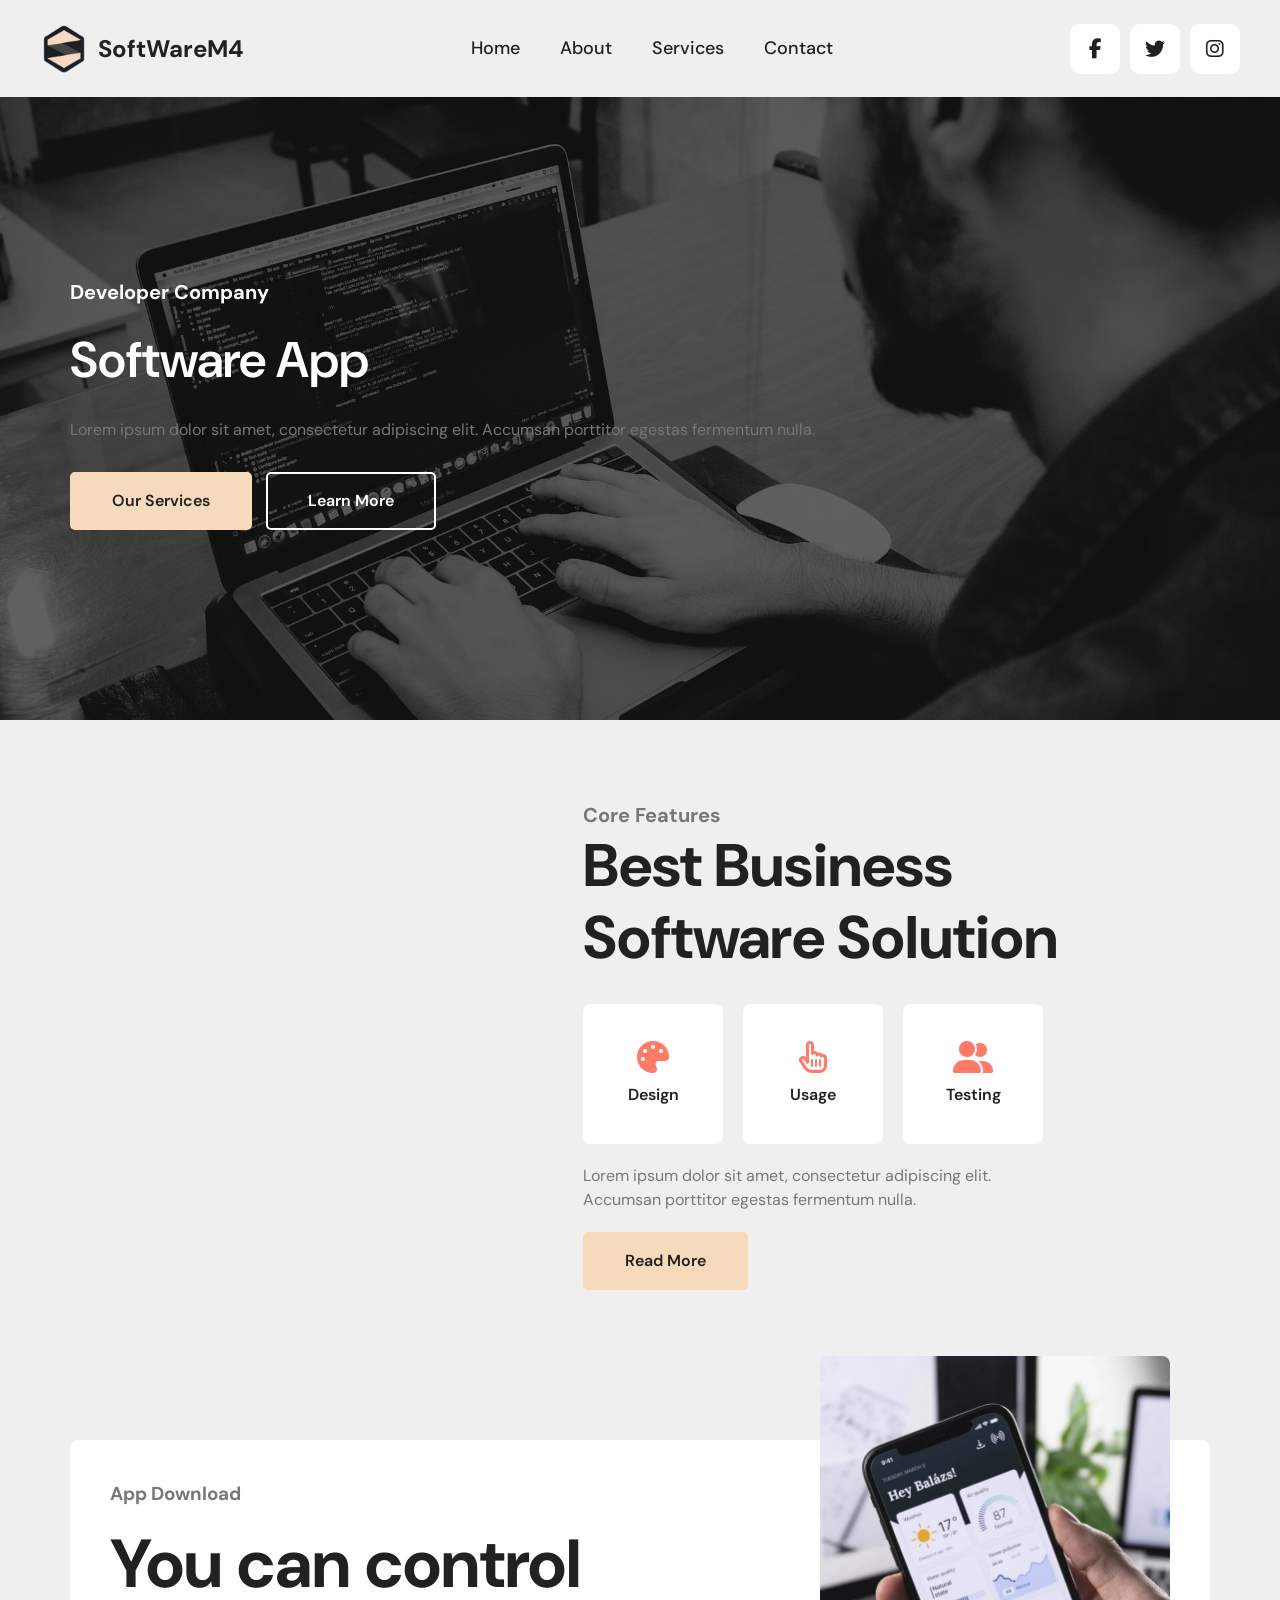
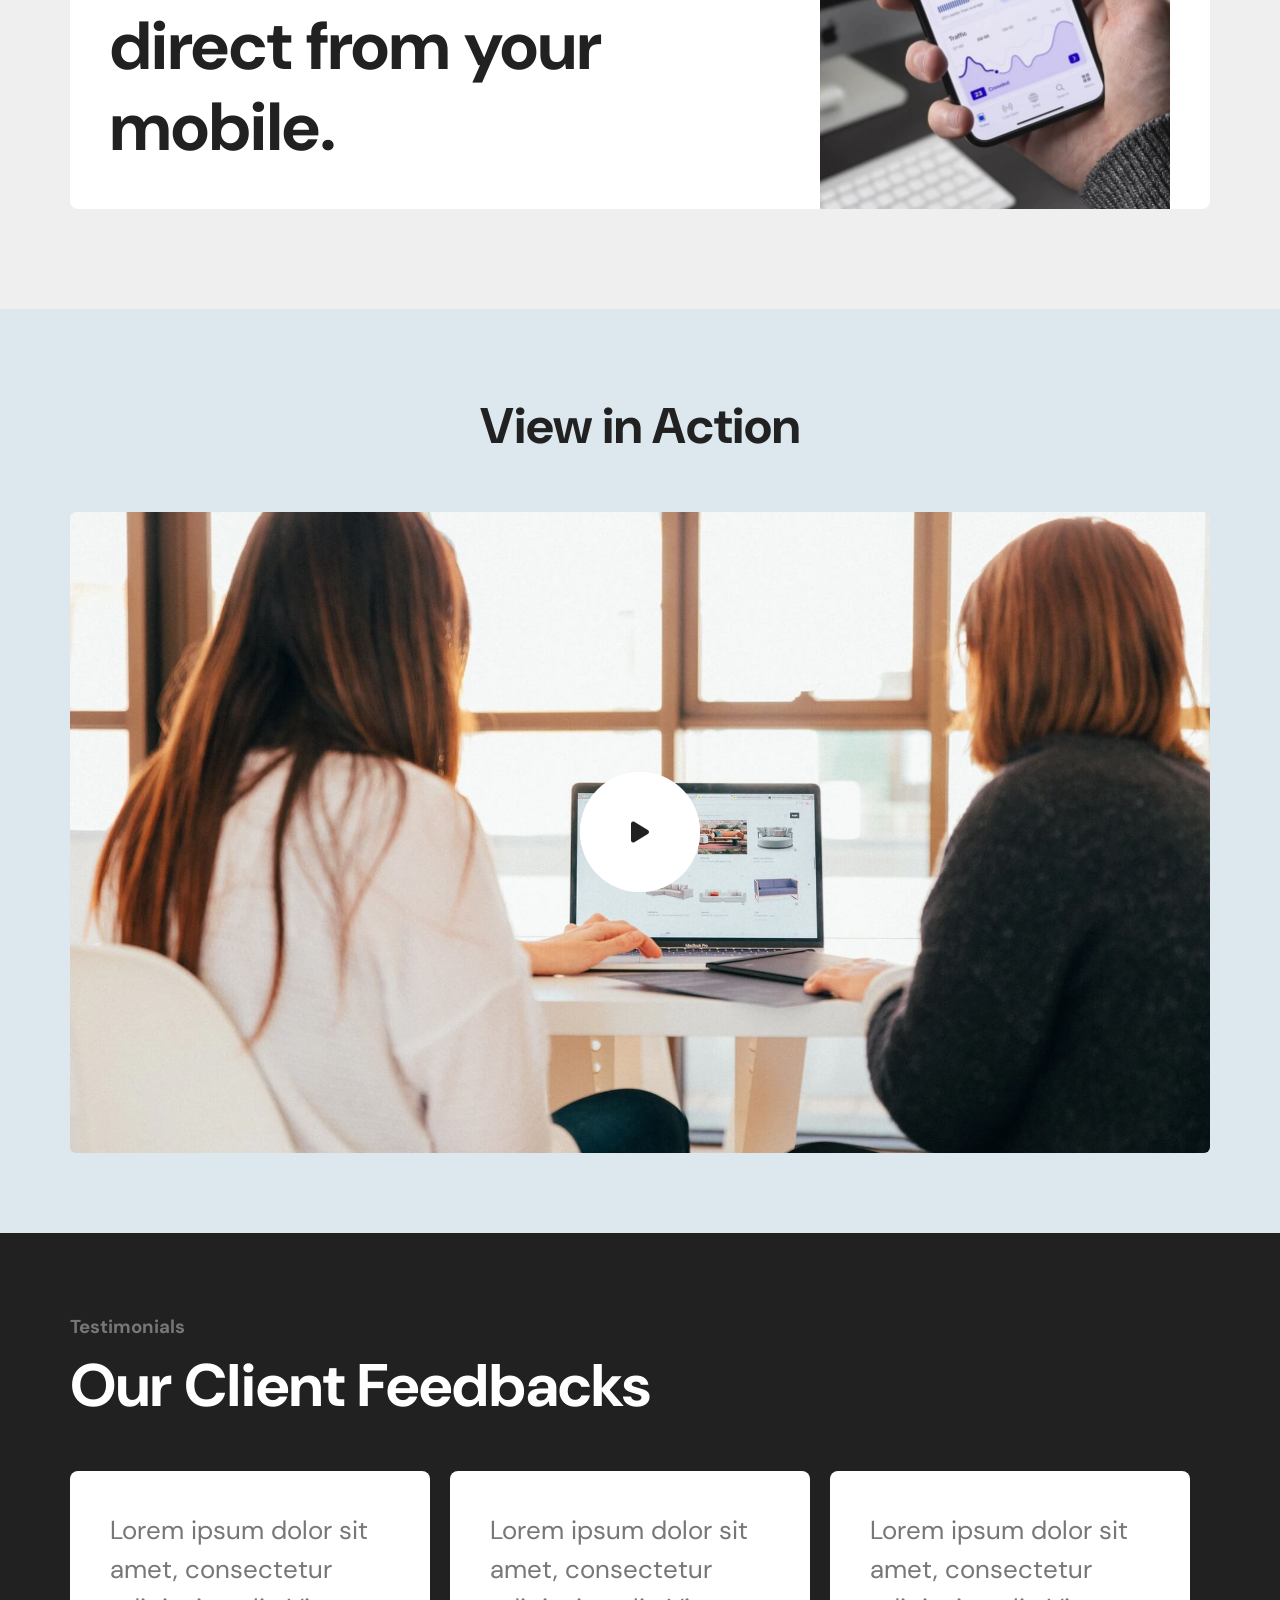
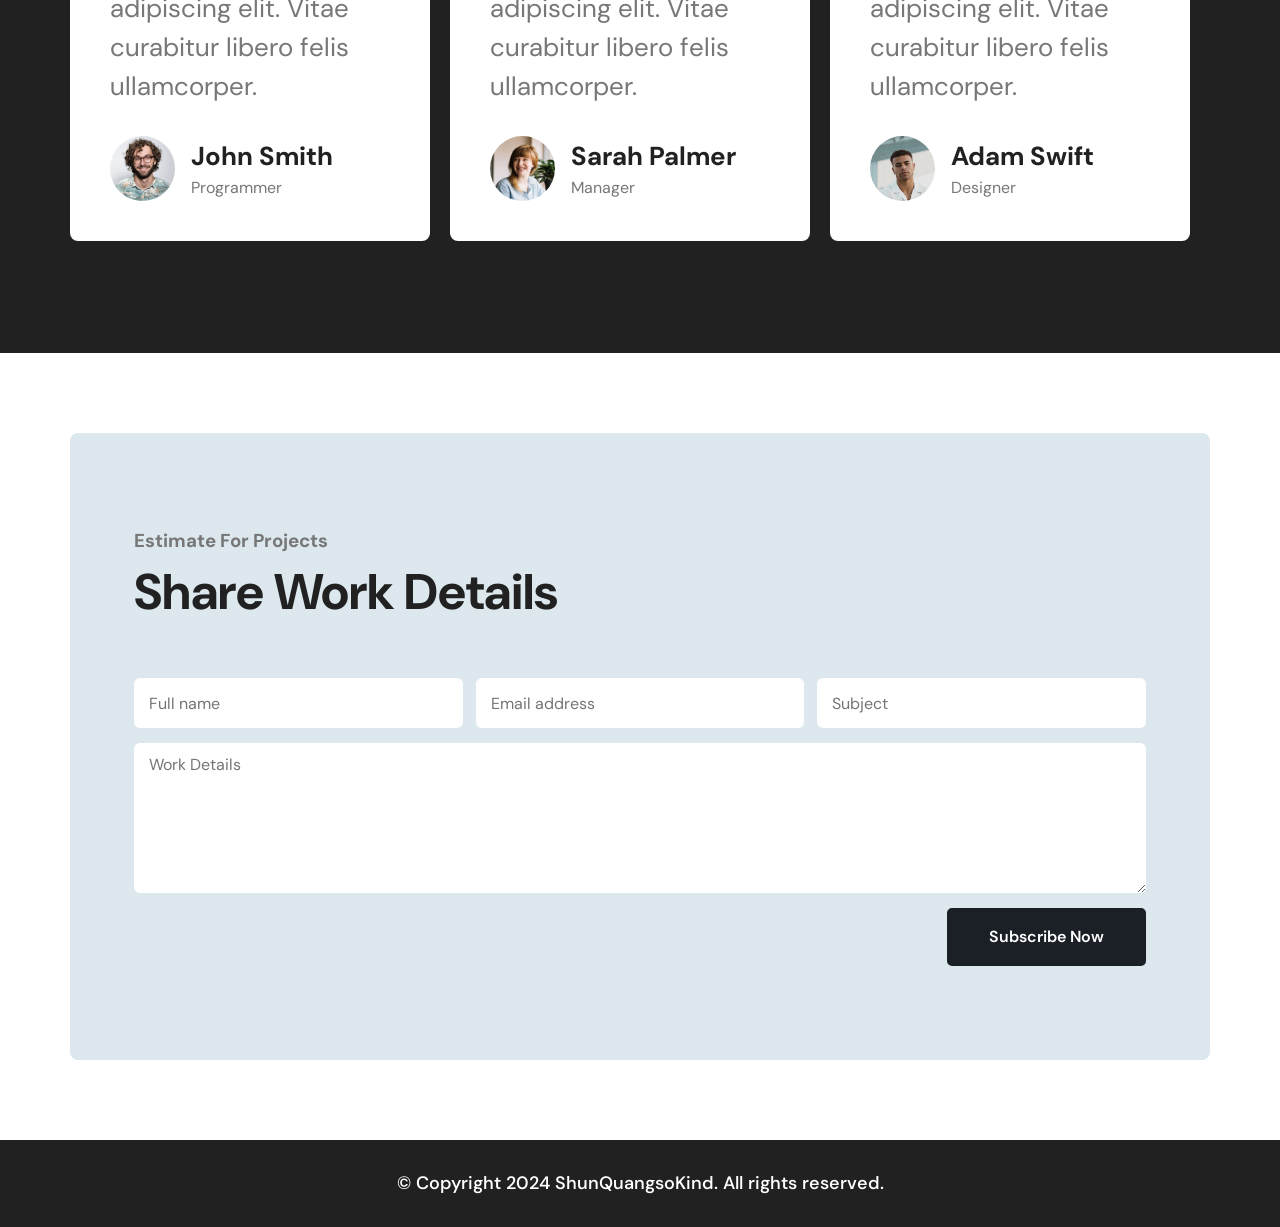
==== index.html @ 53813d75 "update" ====
<!DOCTYPE html>
<html lang="en">

<head>
    <meta charset="UTF-8">
    <meta name="viewport" content="width=device-width, initial-scale=1.0">
    <title>SoftwareM4</title>
    <link rel="stylesheet" href="https://cdnjs.cloudflare.com/ajax/libs/font-awesome/6.6.0/css/all.min.css"
        integrity="sha512-Kc323vGBEqzTmouAECnVceyQqyqdsSiqLQISBL29aUW4U/M7pSPA/gEUZQqv1cwx4OnYxTxve5UMg5GT6L4JJg=="
        crossorigin="anonymous" referrerpolicy="no-referrer" />
    <link rel="stylesheet" href="./assets/css/reset.css">
    <link rel="stylesheet" href="./assets/css/base.css">
    <link rel="stylesheet" href="./assets/css/style.css">
</head>

<body>
    <!-- Header -->
    <header class="header">
        <div class="inner-wrap">
            <div class="inner-logo">
                <a href="#">
                    <img src="./assets/img/logo (1).png" alt="Logo">
                    <span>SoftWareM4</span>
                </a>

            </div>
            <div class="inner-menu">
                <ul>
                    <li>
                        <a href="">Home</a>
                    </li>
                    <li>
                        <a href="">About</a>
                    </li>
                    <li>
                        <a href="">Services</a>
                    </li>
                    <li>
                        <a href="">Contact</a>
                    </li>
                </ul>
            </div>
            <div class="inner-social">
                <ul>
                    <li>
                        <a href="#" target="blank"> <i class="fa-brands fa-facebook-f"></i></a>
                    </li>
                    <li>
                        <a href="#" target="blank"><i class="fa-brands fa-twitter"></i></a>
                    </li>
                    <li>
                        <a href="#" target="blank"><i class="fa-brands fa-instagram"></i></a>
                    </li>
                </ul>
            </div>
            <div class="inner-icon-mobi">
                <i class="fa-solid fa-bars"></i>
            </div>

        </div>
    </header>
    <!--End Header -->

    <!-- Section One -->
    <div class="section-one">
        <div class="container">
            <div class="inner-wrap">
                <h2 class="inner-sub-title">
                    Developer Company
                </h2>
                <h1 class="inner-title">
                    Software App
                </h1>
                <p class="inner-desc">Lorem ipsum dolor sit amet, consectetur adipiscing elit. Accumsan porttitor
                    egestas fermentum nulla. </p>
                <div class="inner-buttons">
                    <a href="#" class="button button-two">Our Services</a>
                    <a href="#" class="button button-two-outline">Learn More</a>

                </div>
            </div>
        </div>
    </div>

    <!-- End Section One -->
    <!-- Section Two -->
    <div class="section-two">
        <div class="container">
            <div class="inner-wrap">
                <div class="inner-img">
                    <img src="../project-mini/assets/img/features1.jpg" alt="">
                </div>
                <div class="inner-content">
                    <h3 class="inner-sub-title">
                        Core Features
                    </h3>
                    <h2 class="inner-title">
                        Best Business <br>Software Solution
                    </h2>
                    <div class="inner-list">
                        <div class="inner-item">
                            <i class="fa-solid fa-palette"></i>
                            <span>Design</span>
                        </div>
                        <div class="inner-item">
                            <i class="fa-regular fa-hand-pointer"></i>
                            <span>Usage</span>
                        </div>
                        <div class="inner-item">
                            <i class="fa-solid fa-user-group"></i>
                            <span>Testing</span>
                        </div>
                    </div>
                    <div class="inner-desc">
                        Lorem ipsum dolor sit amet, consectetur adipiscing elit. <br>Accumsan porttitor egestas
                        fermentum
                        nulla.
                    </div>
                    <a href="#" class="button button-two">Read More</a>
                </div>
            </div>
        </div>
    </div>
    <!-- Section Two -->
    <!-- Section Three -->
    <div class="section-three">
        <div class="container">
            <div class="inner-wrap">
                <div class="inner-content">
                    <h3 class="inner-sub-title">
                        App Download
                    </h3>
                    <h2 class="inner-title">
                        You can control direct from your mobile.
                    </h2>
                </div>
                <div class="inner-img">
                    <img src="./assets/img/features2.jpg" alt="">
                </div>
            </div>
        </div>
    </div>
    <!-- End Section Three -->

    <!-- view in acrtion -->
    <div class="view-action">
        <div class="container">
            <div class="box-head box-head-center">
                <h2 class="inner-title">
                    View in Action
                </h2>
            </div>
            <div class="inner-wrap">
                <img src="./assets/img/background4.jpg" alt="">
                <div class="inner-button">
                    <i class="fa-solid fa-play"></i>
                </div>
            </div>
        </div>
    </div>
    <!-- end view in action -->

    <!-- Feedback -->
    <div class="our-feedback">
        <div class="container">
            <div class="inner-wrap">
                <div class="box-head">
                    <h3 class="inner-sub-title">
                        Testimonials
                    </h3>
                    <h2 class="inner-title">
                        Our Client Feedbacks
                    </h2>
                </div>
                <div class="inner-list">
                    <div class="inner-item">
                        <h2 class="inner-comment">
                            Lorem ipsum dolor sit amet, consectetur adipiscing elit. Vitae curabitur libero felis
                            ullamcorper.
                        </h2>
                        <div class="inner-info">
                            <img src="./assets/img/team1.jpg" alt="">
                            <div class="inner-career-info">

                                <h2 class="inner-name">
                                    John Smith
                                </h2>
                                <span>Programmer</span>
                            </div>
                        </div>
                    </div>
                    <div class="inner-item">
                        <h2 class="inner-comment">
                            Lorem ipsum dolor sit amet, consectetur adipiscing elit. Vitae curabitur libero felis
                            ullamcorper.
                        </h2>
                        <div class="inner-info">
                            <img src="./assets/img/team2.jpg" alt="">
                            <div class="inner-career-info">
                                <h2 class="inner-name">
                                    Sarah Palmer
                                </h2>
                                <span>Manager</span>
                            </div>
                        </div>
                    </div>
                    <div class="inner-item">
                        <h2 class="inner-comment">
                            Lorem ipsum dolor sit amet, consectetur adipiscing elit. Vitae curabitur libero felis
                            ullamcorper.
                        </h2>

                        <div class="inner-info">
                            <img src="./assets/img/team3.jpg" alt="">
                            <div class="inner-career-info">
                                <h2 class="inner-name">
                                    Adam Swift
                                </h2>
                                <span>Designer</span>
                            </div>
                        </div>
                    </div>
                </div>
            </div>
        </div>
    </div>
    </div>
    </div>
    <!-- End Feedback -->

    <!-- Contact Form -->
    <div class="contact-form">
        <div class="container">
            <div class="inner-wrap">
                <form action="">
                    <div class="box-head">
                        <h3 class="inner-sub-title">
                            Estimate For Projects
                        </h3>
                        <h2 class="inner-title">
                            Share Work Details
                        </h2>
                    </div>
                    <div class="inner-form-wrap">
                        <input type="text" placeholder="Full name">
                        <input type="text" placeholder="Email address">
                        <input type="text" placeholder="Subject">
                        <textarea placeholder="Work Details" id=""></textarea>
                    </div>

                    <div class="inner-button">
                        <button class="button button-dark">Subscribe Now</button>
                    </div>
                </form>
            </div>
        </div>
    </div>
    <!-- Contact Form -->

    <!-- Footer -->
    <footer>
        <p class="footer-text"> © Copyright 2024 ShunQuangsoKind. All rights reserved.</p>
    </footer>
    <!-- End Footer -->
</body>

</html>
---- assets/css/base.css ----
@import url('https://fonts.googleapis.com/css2?family=DM+Sans:ital,opsz,wght@0,9..40,100..1000;1,9..40,100..1000&family=Inria+Serif:ital,wght@0,300;0,400;0,700;1,300;1,400;1,700&display=swap');

:root {
    --color-one: #FF7A67;
    --color-two: #F5DABB;
    --color-text: #212121;
    --bg1:#EFEFEF;
    --bg2: #DCE8ED;

    --font: "DM Sans", sans-serif;

}

body {
    color: var(--color-text);
    font-family: var(--font);
}

.container {
    width: 100%;
    max-width: 1140px;
    margin-left: auto;
    margin-right: auto;
}

a {
    text-decoration: none;
}

@media (max-width: 1200px) {
    .container {
        max-width: 960px;
    }
}

@media (max-width: 992px) {
    .container {
        max-width: 720px;
    }
}

@media (max-width: 768px) {
    .container {
        max-width: 560px;
    }
}

@media (max-width: 574px) {
    .container {
        max-width: 100%;
    }
}
---- assets/css/style.css ----
/* Header */
.header {
    box-shadow: 0 1px 3px 0 rgba(0, 0, 0, 0.1);
    background: var(--bg1);
    padding: 0 40px;
}

.header .inner-wrap {
    display: flex;
    justify-content: space-between;
    align-items: center;
}

.header .inner-logo a {
    display: flex;
    align-items: center;
}

.header .inner-logo img {
    height: 48px;
    width: auto;
}

.header .inner-logo span {
    font-size: 24px;
    font-weight: 700;
    color: var(--color-text);
    margin-left: 10px;
}

.header .inner-menu ul {
    list-style-type: none;
    padding: 0;
    display: flex;
}

.header .inner-menu ul li a {
    display: inline-block;
    padding: 35px 20px;
    color: var(--color-text);
    font-size: 18px;
    font-weight: 500;
}

.header .inner-menu ul li a:hover {
    background: #fff;
}

.header .inner-social ul {
    list-style-type: none;
    padding: 0;
    display: flex;
}

.header .inner-social ul li {
    margin-left: 10px;
}

.header .inner-social ul li a {
    /* display: inline-block;
    text-align: center;
    line-height: 40px; */
    display: inline-flex;
    align-items: center;
    justify-content: center;
    width: 50px;
    height: 50px;
    border-radius: 5px;
    background: #fff;
    font-size: 20px;
    border-radius: 10px;
}

.header .inner-social ul li i {
    color: var(--color-text);
}

.header .inner-icon-mobi {
    display: none;
}

@media (max-width: 991.98px) {
    .header {
        padding: 15px 20px;
    }

    .header .inner-icon-mobi {
        display: block;
        cursor: pointer;
        font-size: 24px;
    }

    .header .inner-menu {
        display: none;
    }

    .header .inner-social {
        display: none;
    }
}

/* End Header */

/* Section One */
.section-one {
    background: url(../img/background1.jpg);
    padding: 180px 0;
    position: relative;
    background-size: cover;
    background-position: center;
}

.section-one::before {
    position: absolute;
    top: 0;
    left: 0;
    content: "";
    background: #000;
    width: 100%;
    height: 100%;
    opacity: 0.6;
}

.section-one .inner-wrap {
    position: relative;
}

.section-one .inner-wrap .inner-sub-title {
    color: #fff;
    font-size: 20px;
    margin-bottom: 16px;
}

.section-one .inner-wrap .inner-title {
    color: #fff;
    font-size: 50px;
    font-weight: 600;
    margin-bottom: 20px;
}

.section-one .inner-wrap .inner-desc {
    color: #777777;
    margin-bottom: 30px;
}

/* Button */
.section-one .button {
    margin-right: 10px;
    margin-bottom: 10px;
}

.button {
    color: var(--color-text);
    background: #fff;
    border: 2px solid #fff;
    padding: 15px 40px;
    display: inline-block;
    border-radius: 5px;
    font-weight: 600;
}

.button-two {
    background: var(--color-two);
    border-color: var(--color-two);
    transition: all 0.3s ease-in-out;
}

.button-two:hover {
    background: #fff;
    border-color: #fff;
}

.button-two-outline {
    background: transparent;
    color: #fff;
}

.button-two-outline:hover {
    background: var(--color-two);
    color: var(--color-text);
    border-color: var(--color-two);
}

@media (max-width: 767.98px) {
    .section-one .inner-wrap {
        text-align: center;
    }
}

/* EndButton */
/* end Section One */

/* Section Two */
.section-two {
    padding: 80px 0 50px;
    background: var(--bg1);
}

.section-two .inner-wrap {
    display: flex;
    align-items: center;
}

.section-two .inner-wrap .inner-img {
    width: 40%;
    margin-right: 5%;
}

.section-two .inner-wrap .inner-img img {
    width: 100%;
    height: auto;
    border-radius: 10px;
}

.section-two .inner-wrap .inner-content {
    flex: 1;
    /*element chiem phan con lai*/
}

.section-two .inner-wrap .inner-sub-title {
    font-size: 20px;
    color: #777777;

}

.section-two .inner-wrap .inner-title {
    font-size: 60px;
    margin-bottom: 30px;
    line-height: 1.2;
}

.section-two .inner-wrap .inner-list {
    display: flex;
    flex-wrap: wrap;
}

.section-two .inner-wrap .inner-item {
    display: flex;
    justify-content: center;
    align-items: center;
    flex-direction: column;
    background: #fff;
    padding: 10px;
    border-radius: 8px;
    margin-right: 20px;
    width: 140px;
    height: 140px;
    margin-bottom: 20px;
}

.section-two .inner-wrap .inner-item i {
    font-size: 32px;
    margin-bottom: 10px;
    color: var(--color-one);
}

.section-two .inner-wrap .inner-item span {
    font-weight: 600;
}

.section-two .inner-wrap .inner-desc {
    color: #777777;
    margin-bottom: 20px;
}

@media (max-width: 991.98px) {
    .section-two .inner-wrap {
        flex-wrap: wrap;
    }

    .section-two .inner-wrap .inner-img {
        width: 100%;
    }

    .section-two .inner-wrap .inner-content {
        width: 100%;
    }
}

@media (max-width: 767.98px) {
    .section-two .inner-wrap .inner-content {
        text-align: center;
    }

    .section-two .inner-wrap .inner-content .inner-list {
        justify-content: center;
    }

    .section-two .inner-wrap .inner-title {
        font-size: 40px;
    }
}

@media (max-width: 575.98) {
    .section-two .inner-wrap .inner-title {
        font-size: 32px;
    }

    .section-two .inner-wrap {
        margin: 0 10px;
    }
}

/* End Section Two */

/* Section Three */
.section-three {
    background: var(--bg1);
    padding-top: 100px;
    padding-bottom: 100px;
}

.section-three .inner-wrap {
    display: flex;
    padding: 40px;
    background: #fff;
    border-radius: 8px;
}

.section-three .inner-content {
    flex: 1;
}

.section-three .inner-content .inner-sub-title {
    color: #777777;
    margin-bottom: 16px;
}

.section-three .inner-content .inner-title {
    color: var(--color-text);
    font-size: 68px;
    line-height: 1.2;
}

.section-three .inner-wrap .inner-img {
    width: 33%;
    margin-left: 50px;
    position: relative;
}

.section-three .inner-wrap .inner-img img {
    width: 100%;
    height: auto;
    border-radius: 8px 8px 0 0;
    position: absolute;
    bottom: -40px;
}

@media (max-width: 1199.98px) {
    .section-three .inner-content .inner-title {
        font-size: 50px;
    }
}

@media (max-width: 991.98px) {
    .section-three .inner-wrap {
        flex-wrap: wrap;
    }

    .section-three .inner-content {
        width: 100%;
        flex: none;
        margin-bottom: 40px;
    }

    .section-three .inner-wrap .inner-img {
        margin-left: 0;
        width: 100%;
        text-align: center;
    }

    .section-three .inner-wrap .inner-img img {
        position: static;
        width: 50%;
        margin-bottom: -48px;
    }

    .section-three .inner-content .inner-title {
        font-size: 48px;
    }
}

@media (max-width: 767.98px) {
    .section-three .inner-wrap .inner-img img {
        width: 96%;
    }

    .section-three .inner-content {
        text-align: center;
    }
}

@media (max-width: 575.98px) {
    .section-three .inner-content .inner-title {
        font-size: 38px;
    }

    .section-three {
        padding: 60px 0;
    }

    .section-three .inner-wrap {
        margin: 0 10px;
    }
}

/* End Section Three */

/* Box Head */
.box-head {}

.box-head .inner-sub-title {
    color: #777777;
}

.box-head .inner-title {
    font-size: 50px;
    color: var(--color-text);
}

.box-head-center {
    text-align: center;
}

@media (max-width: 767.98px) {
    .box-head .inner-title {
        font-size: 44px;
    }
}

/* end Box Head */

/* View Action */
.view-action {
    background: var(--bg2);
    padding: 80px 0;
}

.view-action .inner-wrap {
    position: relative;
    aspect-ratio: 16/9;
    border-radius: 6px;
    overflow: hidden;
    margin-top: 48px;
}

.view-action .inner-wrap img {
    width: 100%;
    height: 100%;
    object-fit: cover;
}

.view-action .inner-wrap .inner-button {
    position: absolute;
    top: calc(50% - 60px);
    left: calc(50% - 60px);
    background: #fff;
    width: 120px;
    height: 120px;
    border-radius: 50%;
    display: flex;
    align-items: center;
    justify-content: center;
    font-size: 24px;
    cursor: pointer;
}

.view-action .inner-wrap .inner-button i {
    position: relative;
}

.view-action .inner-wrap .inner-button::before {
    position: absolute;
    content: '';
    top: 50%;
    left: 50%;
    transform: translate(-50%, -50%);
    width: 120px;
    height: 120px;
    background: #ffffff;
    opacity: 0.8;
    border-radius: 50%;
    animation-duration: 1s;
    animation-name: icons;
    animation-iteration-count: infinite;
}

@keyframes icons {
    from {
        width: 120px;
        height: 120px;
        opacity: 0.8;
    }

    to {
        width: 160px;
        height: 160px;
        opacity: 0;
    }
}

@media (max-width: 767.98px) {

    .view-action .inner-wrap .inner-button {
        position: absolute;
        top: calc(50% - 40px);
        left: calc(50% - 40px);
        background: #fff;
        width: 80px;
        height: 80px;
    }

    .view-action .inner-wrap .inner-button::before {
        width: 80px;
        height: 80px;
    }

    @keyframes icons {
        from {
            width: 80px;
            height: 80px;
            opacity: 0.8;
        }

        to {
            width: 120px;
            height: 120px;
            opacity: 0;
        }
    }
}

@media (max-width: 575.98px) {
    .view-action .inner-wrap {
        margin: 0 10px;
    }
}

/* EndView Action */

/* Feedback */
.our-feedback {
    padding: 80px 0 112px;
    background: var(--color-text);
}

.our-feedback .inner-wrap .box-head {
    margin-bottom: 40px;
}

.our-feedback .box-head .inner-title {
    font-size: 60px;
    color: #fff;
}

.our-feedback .inner-list {
    display: flex;
    justify-content: space-between;
}

.our-feedback .inner-list .inner-item {
    background: #fff;
    padding: 40px;
    border-radius: 8px;
    margin-right: 20px;
    justify-content: space-between;
    align-items: center;
}

.our-feedback .inner-item .inner-comment {
    color: #777777;
    font-size: 26px;
    font-weight: 400;
    flex-grow: 1;
    margin-bottom: 30px;
}

.our-feedback .inner-item .inner-info {
    display: flex;
    align-items: center;
}

.our-feedback .inner-item .inner-info img {
    width: 65px;
    height: 65px;
    object-fit: cover;
    border-radius: 50%;
    margin-right: 16px;
}

.our-feedback .inner-info .inner-name {
    font-size: 26px;
}

.our-feedback .inner-item .inner-info span {
    font-size: 16px;
    color: #777;
}


/* End Feedback */

/* Form Contact */

.button-dark {
    background: #1B2026;
    border-color: #1B2026;
    color: #fff;
    transition: all 0.3s ease-in-out;
    cursor: pointer;
}

.button-dark:hover {
    background: var(--color-two);
    border-color: var(--color-two);
    color: var(--color-text);
}

.contact-form {
    padding: 80px 0;
}

.contact-form .inner-wrap {
    background: var(--bg2);
    padding: 94px 64px;
    border-radius: 8px;
}

.contact-form .inner-form-wrap {
    display: flex;
    flex-wrap: wrap;
    justify-content: space-between;
    margin-top: 48px;
}

.contact-form .inner-form-wrap input {
    width: 32.5%;
    height: 50px;
}

.contact-form .inner-form-wrap textarea,
.contact-form .inner-form-wrap input {
    margin-bottom: 15px;
    border: 0;
    padding: 10px 15px;
    border-radius: 6px;
    outline: 0;
}

.contact-form .inner-form-wrap textarea {
    width: 100%;
    height: 150px;
}

.contact-form .inner-button {
    text-align: right;
}

@media (max-width: 991.98px) {
    .contact-form .inner-form-wrap input {
        width: 100%;
    }
}

@media (max-width: 575.98px) {
    .contact-form .inner-wrap {
        padding: 25px;
    }

    .box-head .inner-sub-title,
    .box-head .inner-title {
        text-align: center;
    }
}

@media (max-width: 767.98px) {
    .contact-form .inner-button {
        text-align: center;
    }
}

/* end form contact */

/* Footer */
footer {
    background: var(--color-text);
    padding: 30px 0;
    text-align: center;
}

footer .footer-text {
    font-size: 18px;
    color: #fff;
    font-weight: 550;
}

/* EndFooter */
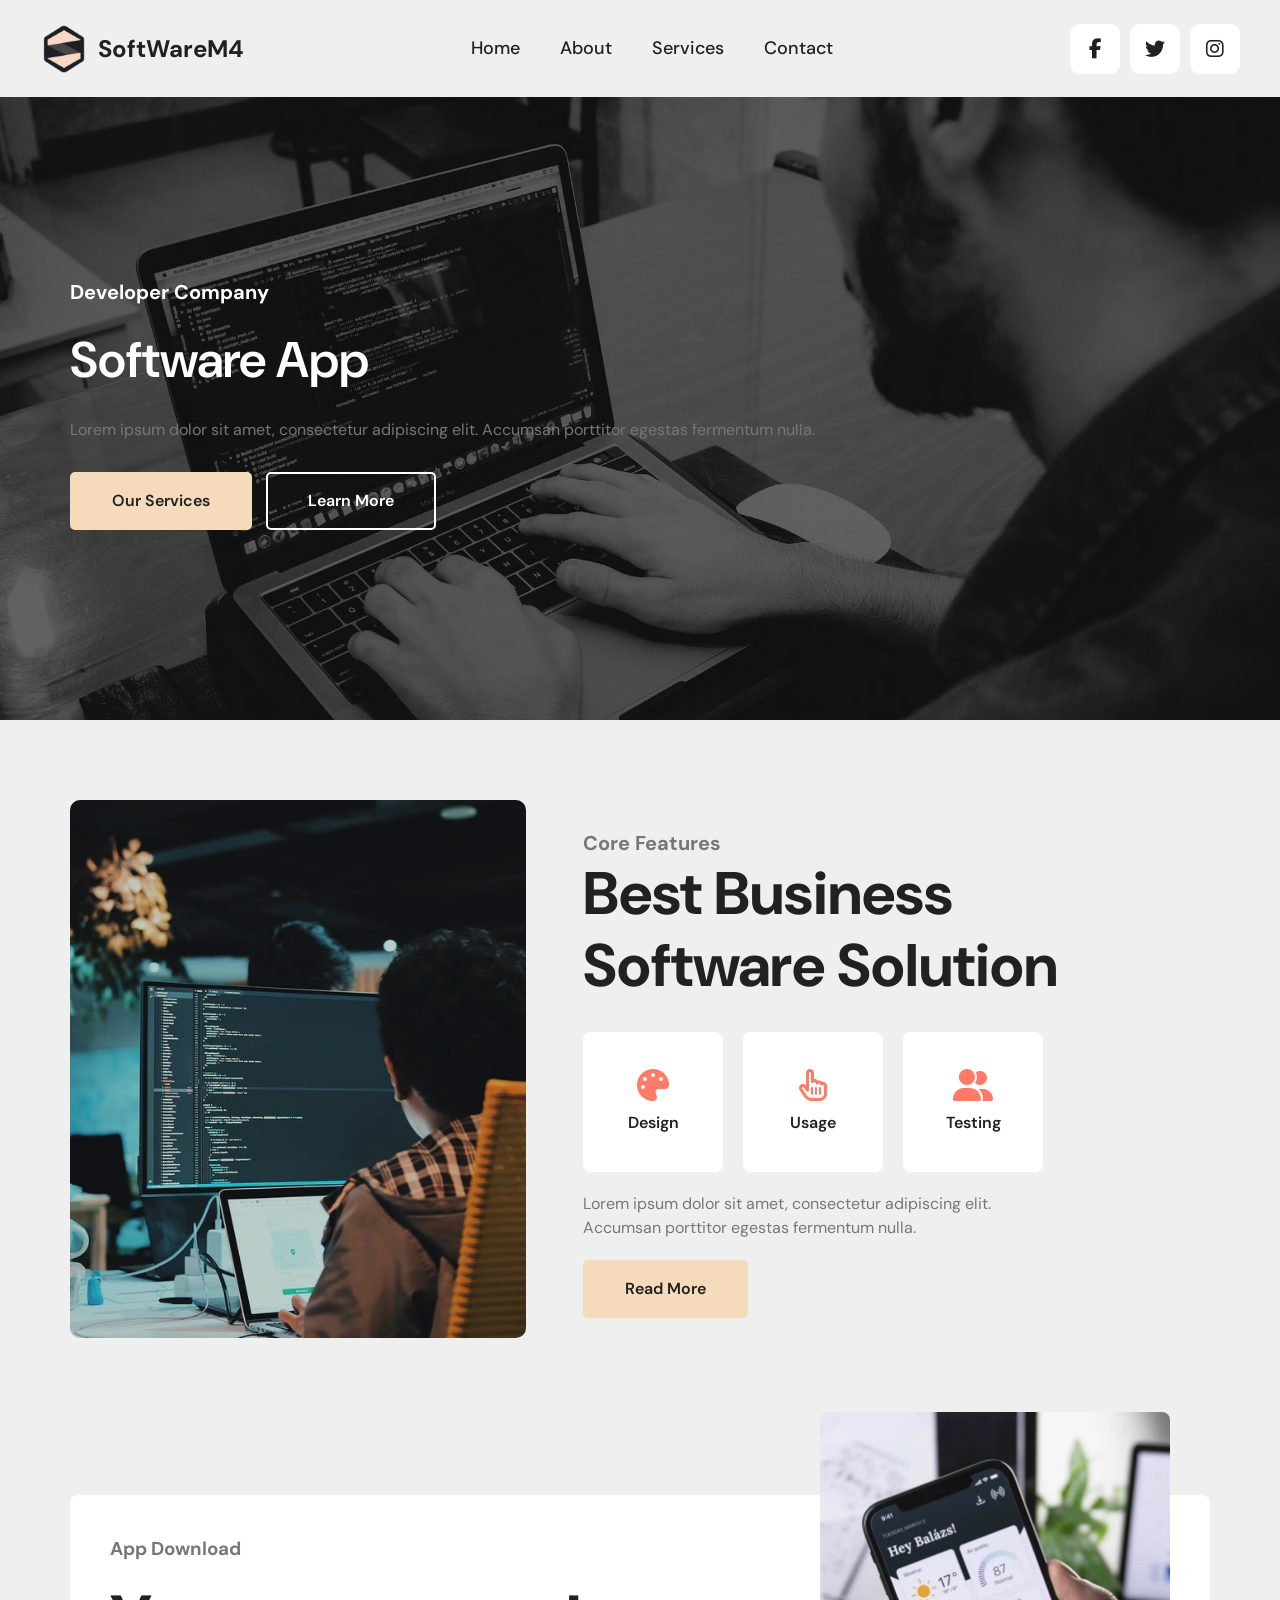
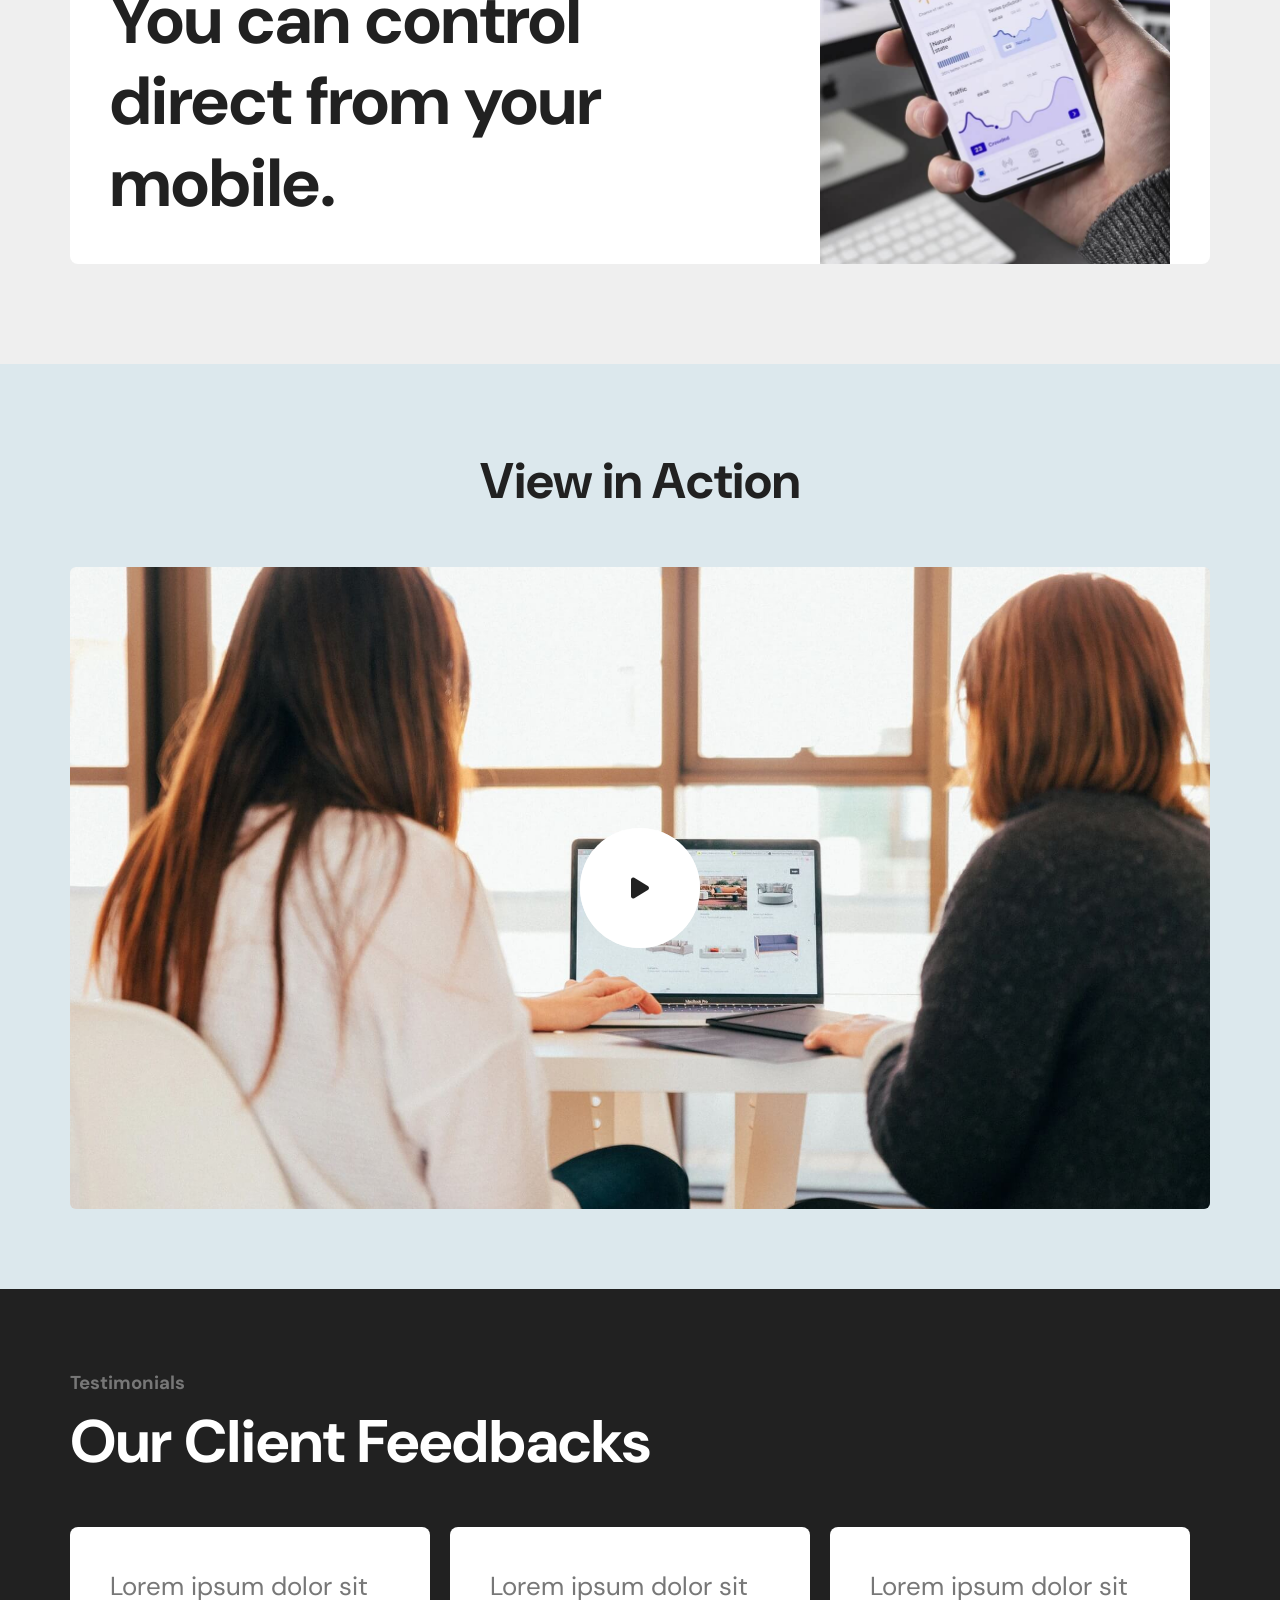
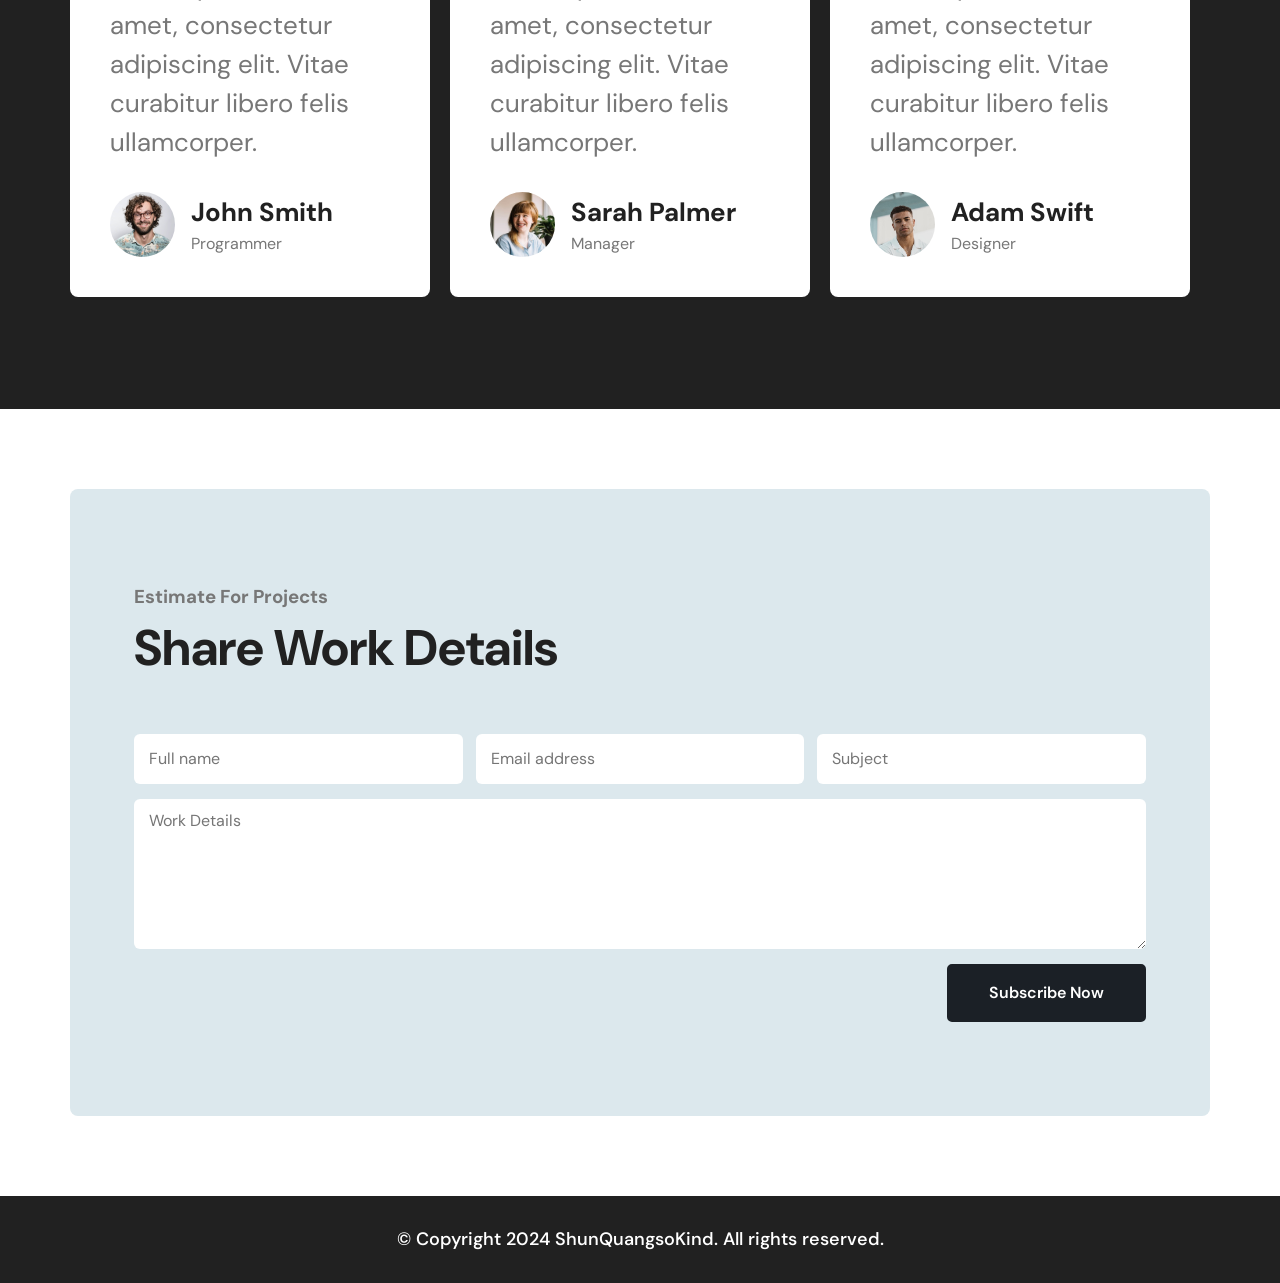
==== commit 6533ba62: "update" ====
--- a/index.html
+++ b/index.html
@@ -19,7 +19,7 @@
         <div class="inner-wrap">
             <div class="inner-logo">
                 <a href="#">
-                    <img src="./assets/img/logo (1).png" alt="Logo">
+                    <img src="./assets/img/logo.png" alt="Logo">
                     <span>SoftWareM4</span>
                 </a>
 
@@ -88,7 +88,7 @@
         <div class="container">
             <div class="inner-wrap">
                 <div class="inner-img">
-                    <img src="../project-mini/assets/img/features1.jpg" alt="">
+                    <img src="./assets/img/features1.jpg" alt="">
                 </div>
                 <div class="inner-content">
                     <h3 class="inner-sub-title">
@@ -142,7 +142,7 @@
     </div>
     <!-- End Section Three -->
 
-    <!-- view in acrtion -->
+    <!-- view in action -->
     <div class="view-action">
         <div class="container">
             <div class="box-head box-head-center">
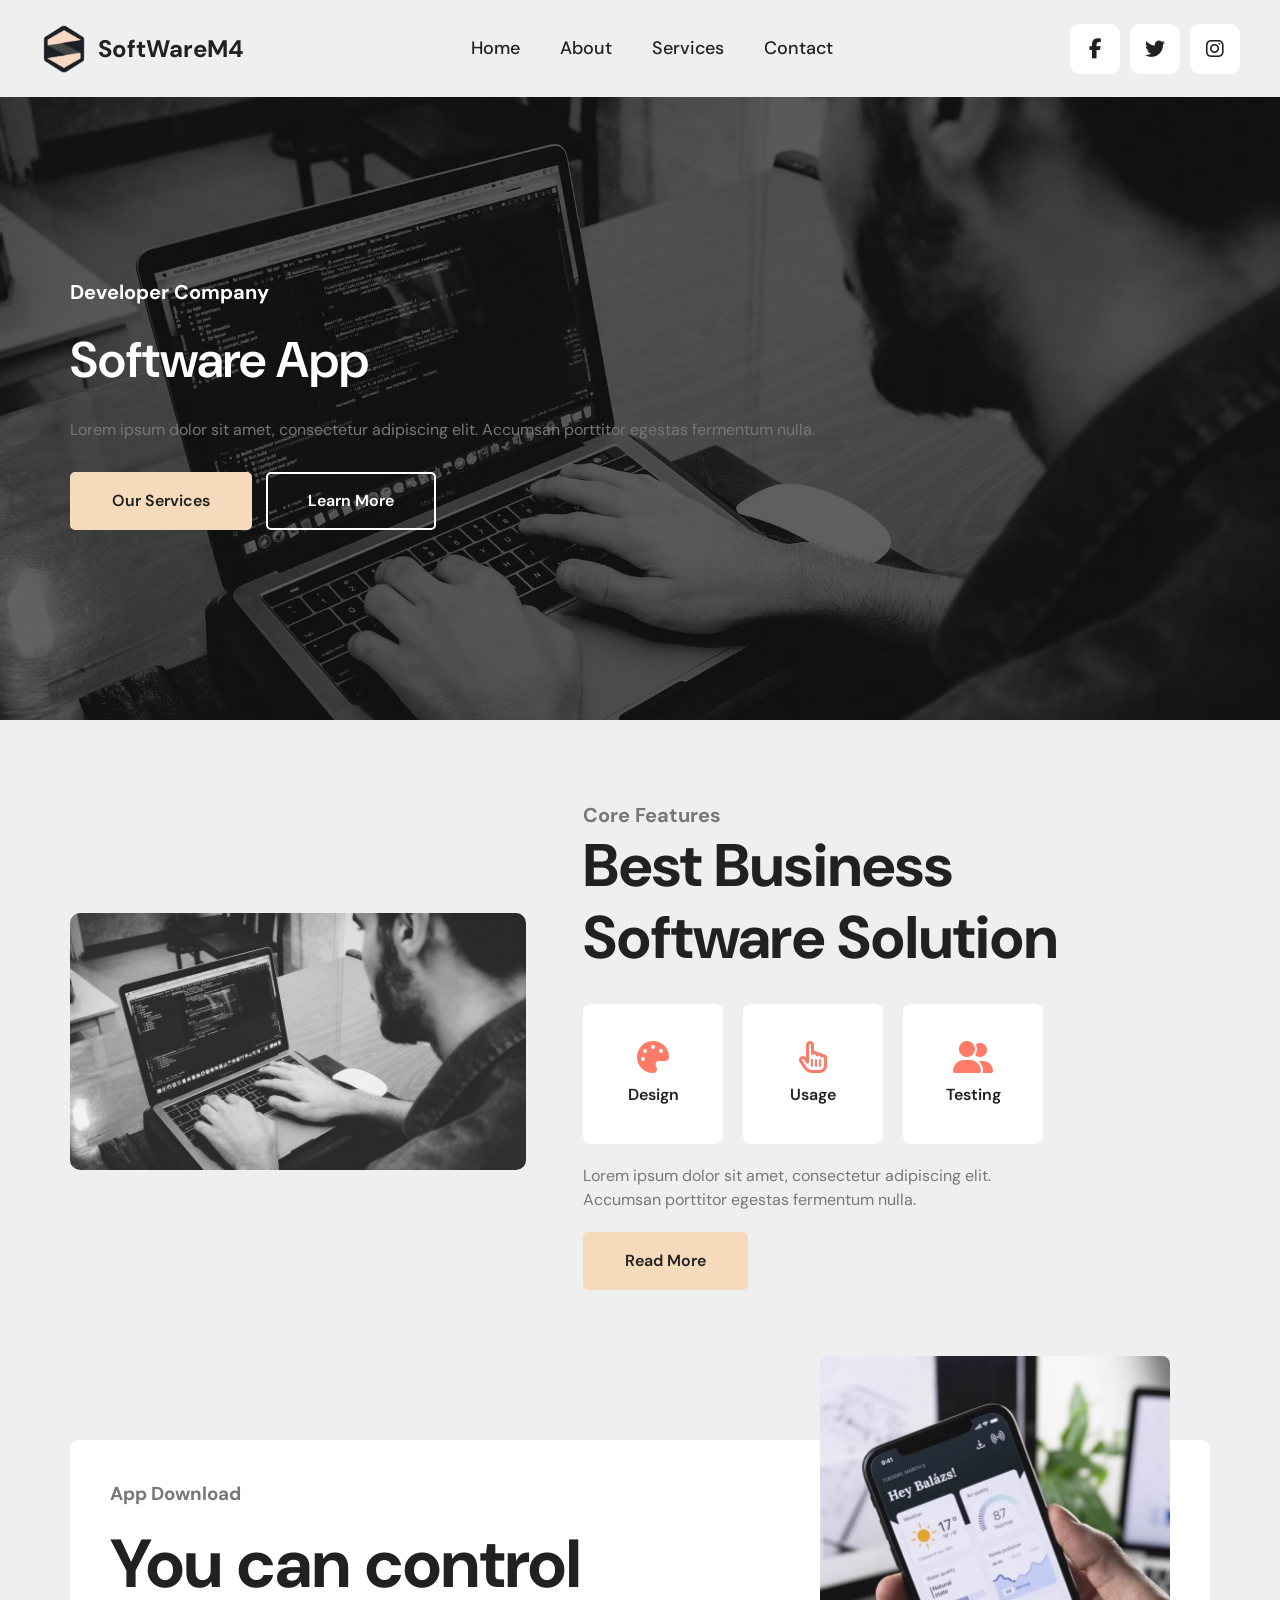
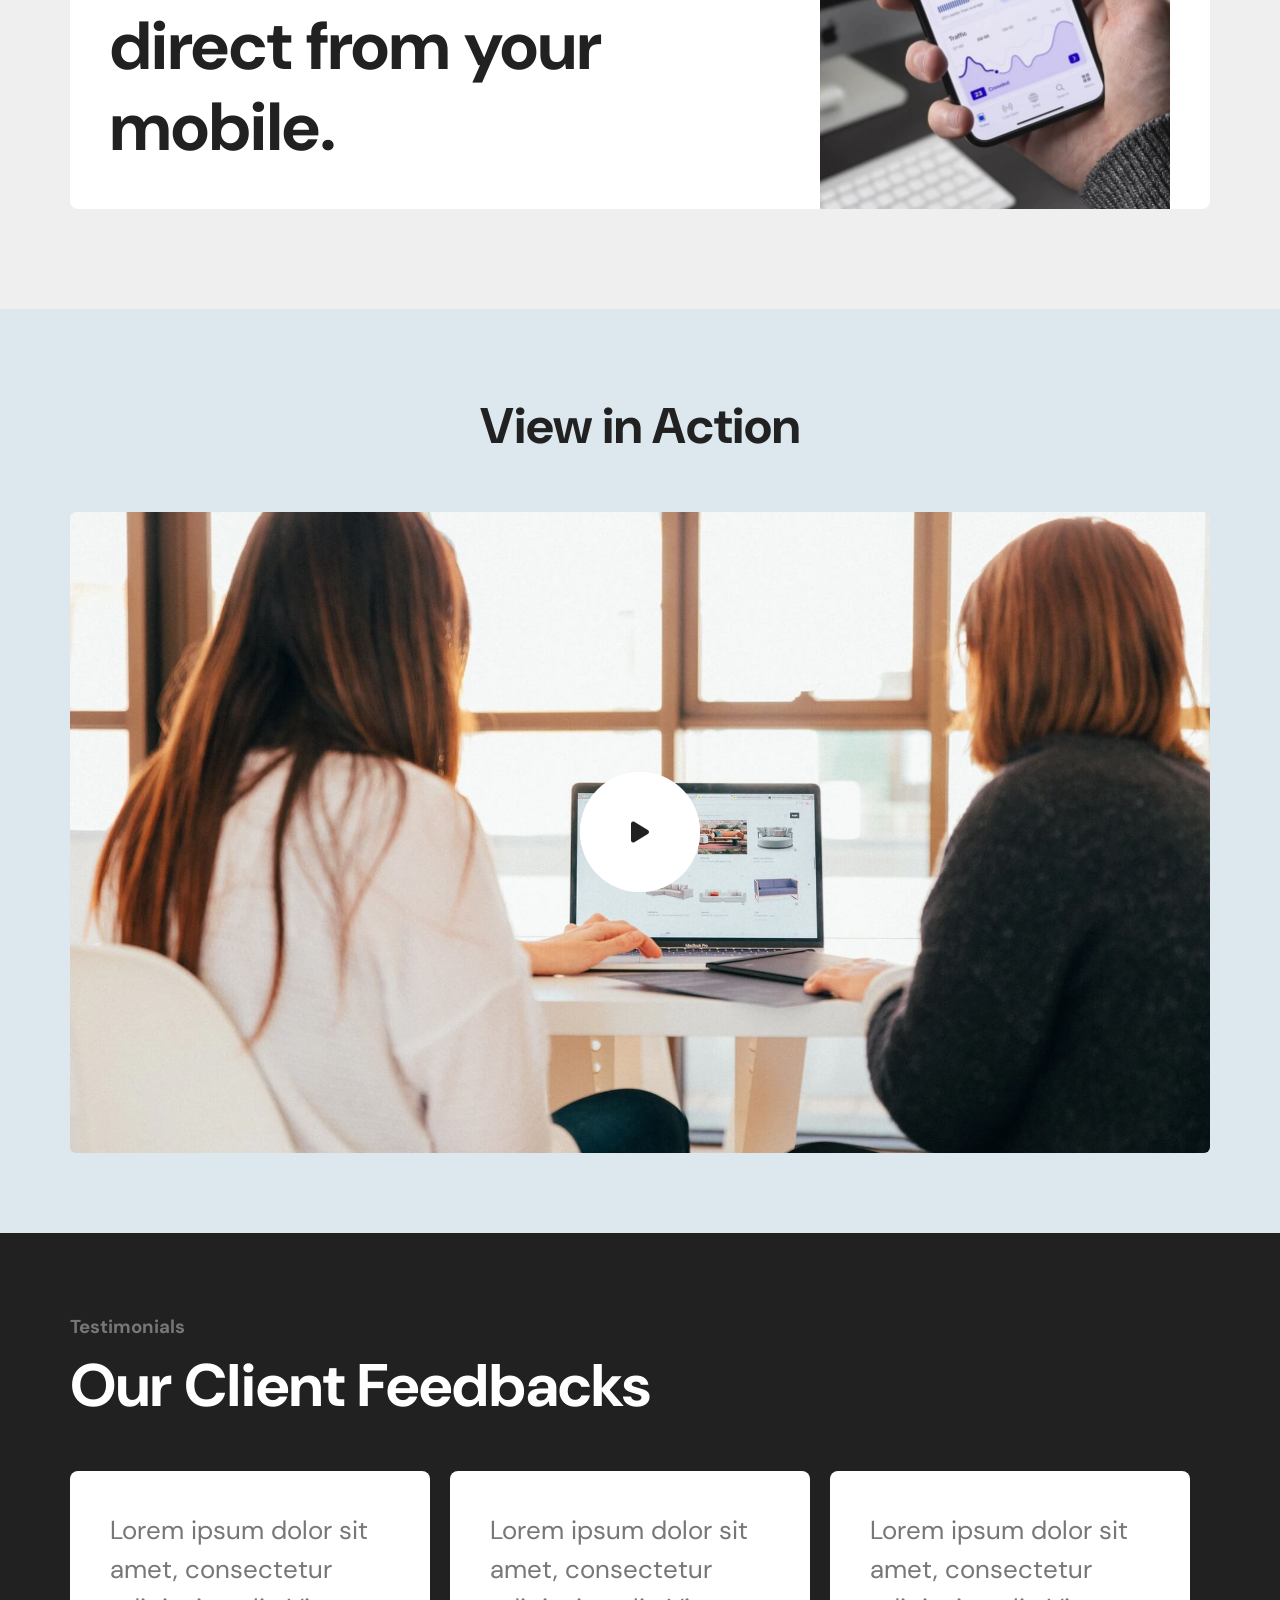
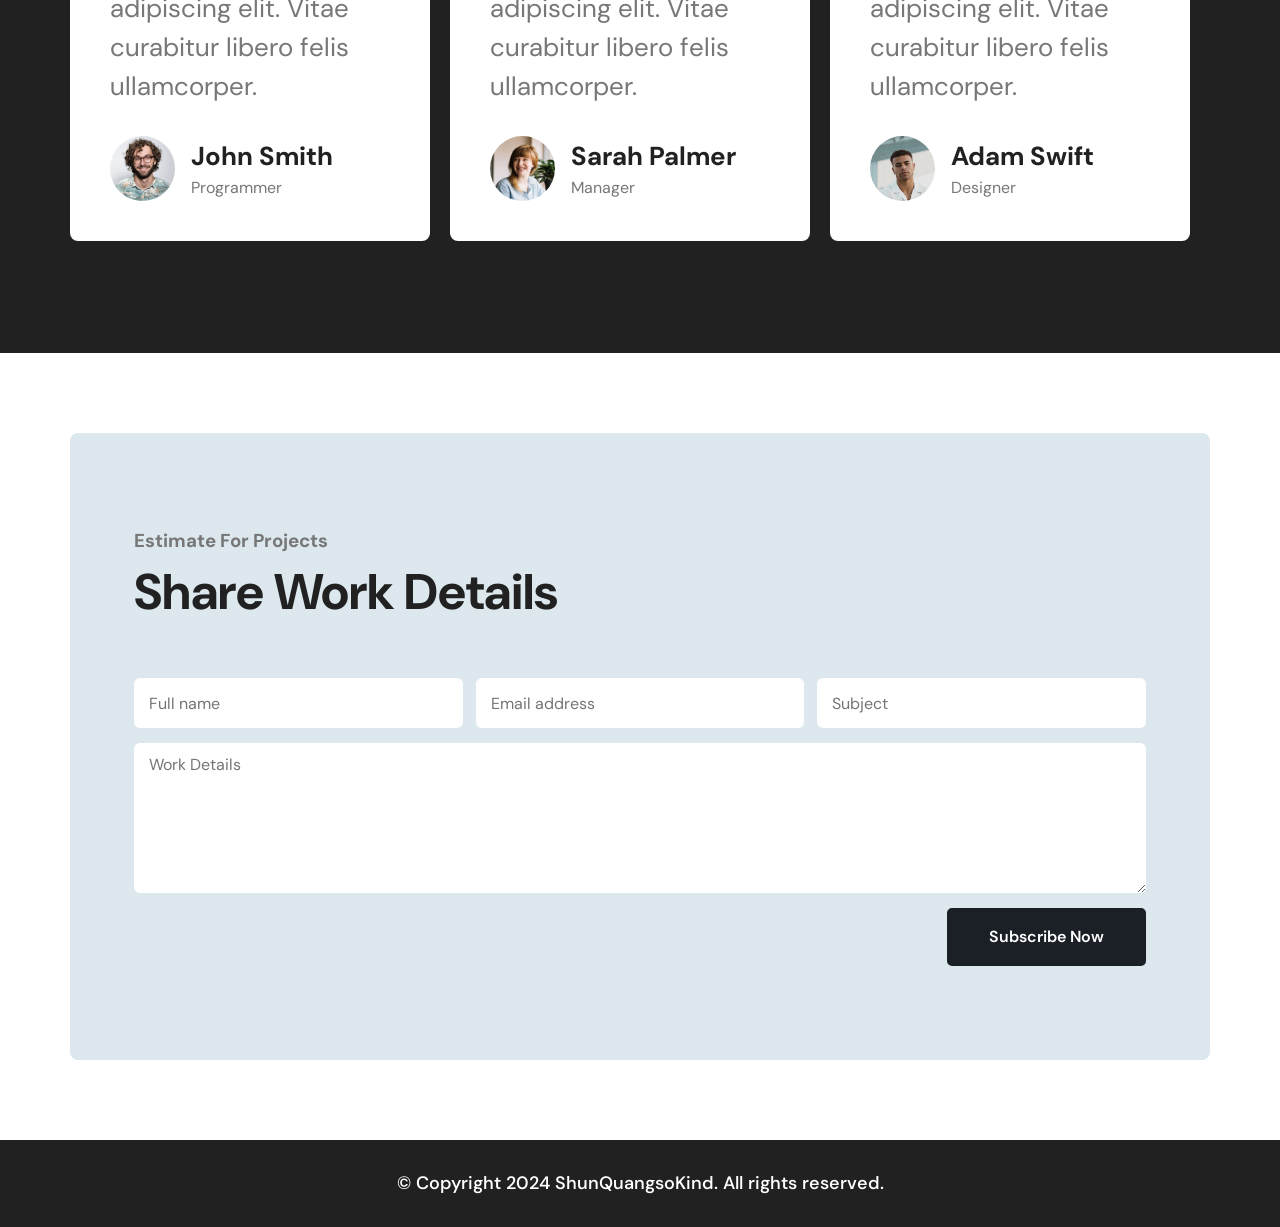
==== commit 56ae6b46: "update img" ====
--- a/index.html
+++ b/index.html
@@ -88,7 +88,7 @@
         <div class="container">
             <div class="inner-wrap">
                 <div class="inner-img">
-                    <img src="./assets/img/features1.jpg" alt="">
+                    <img src="./assets/img/background1.jpg" alt="">
                 </div>
                 <div class="inner-content">
                     <h3 class="inner-sub-title">
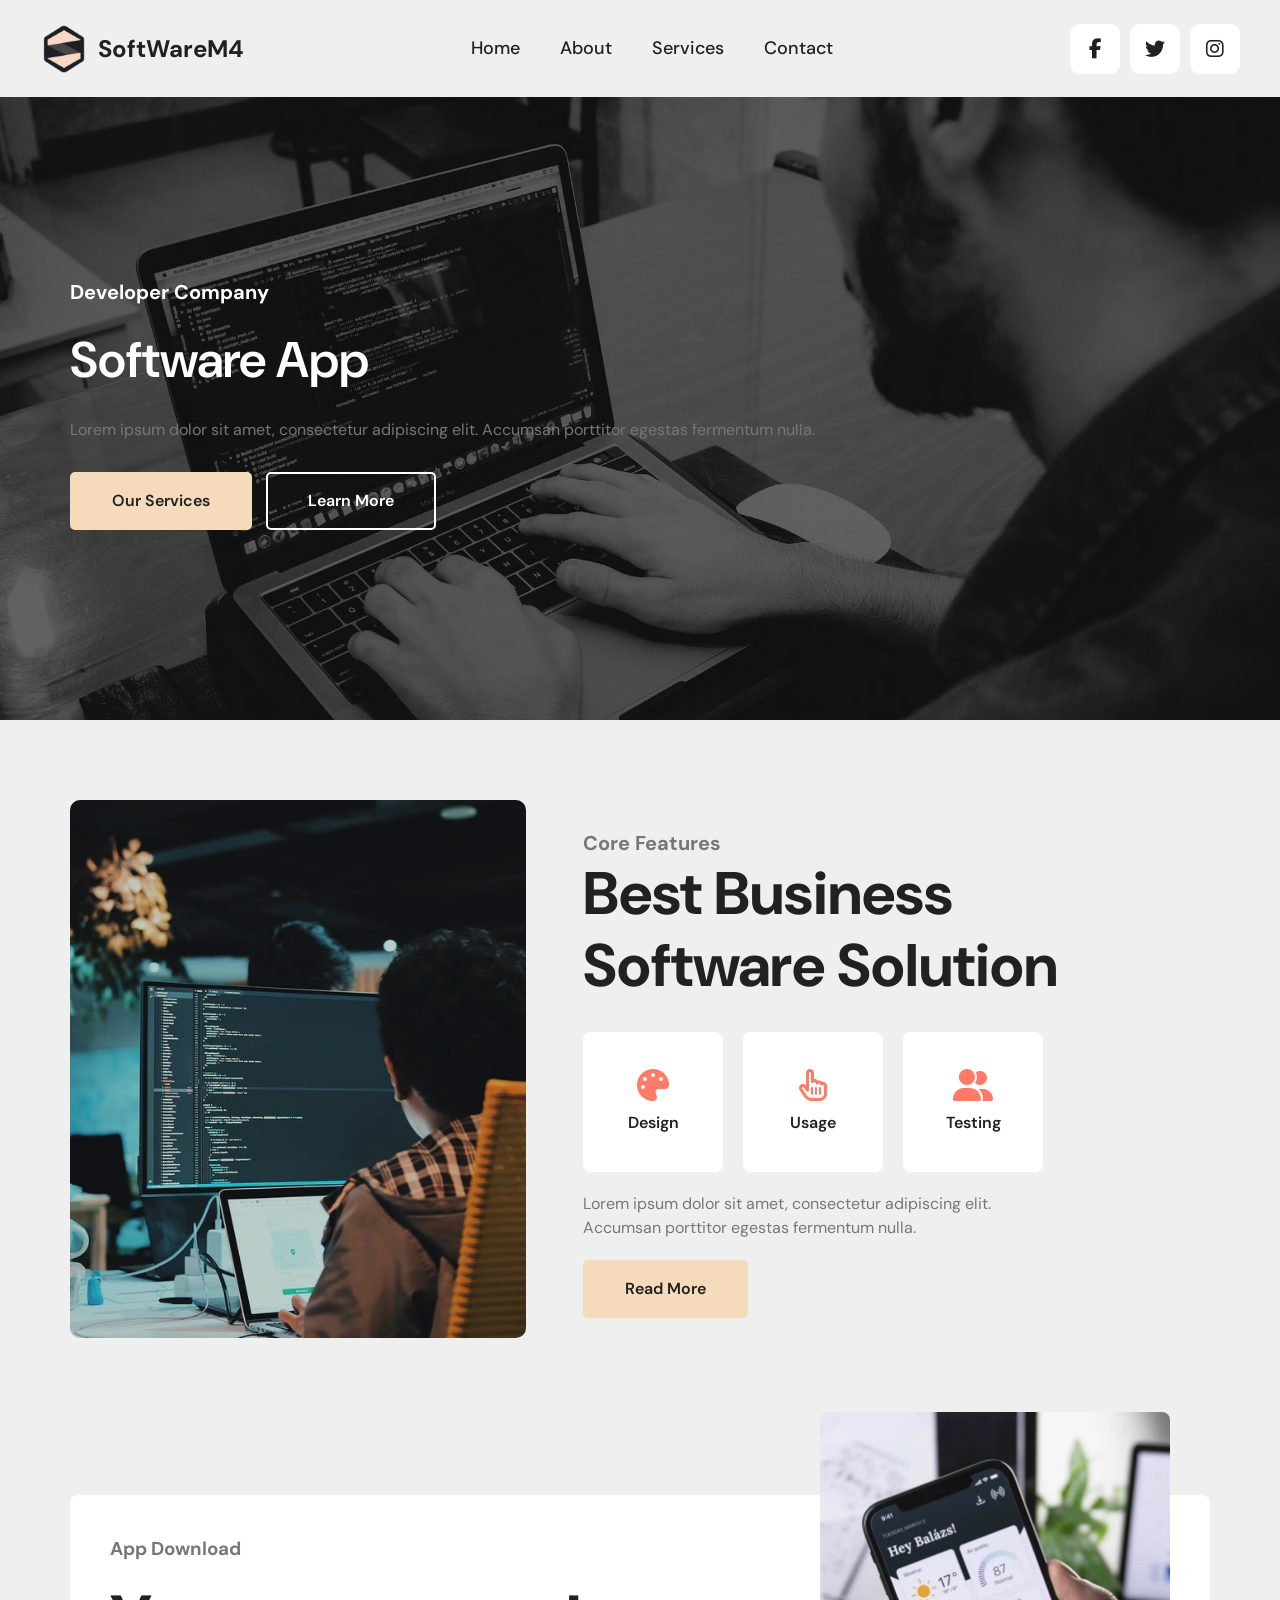
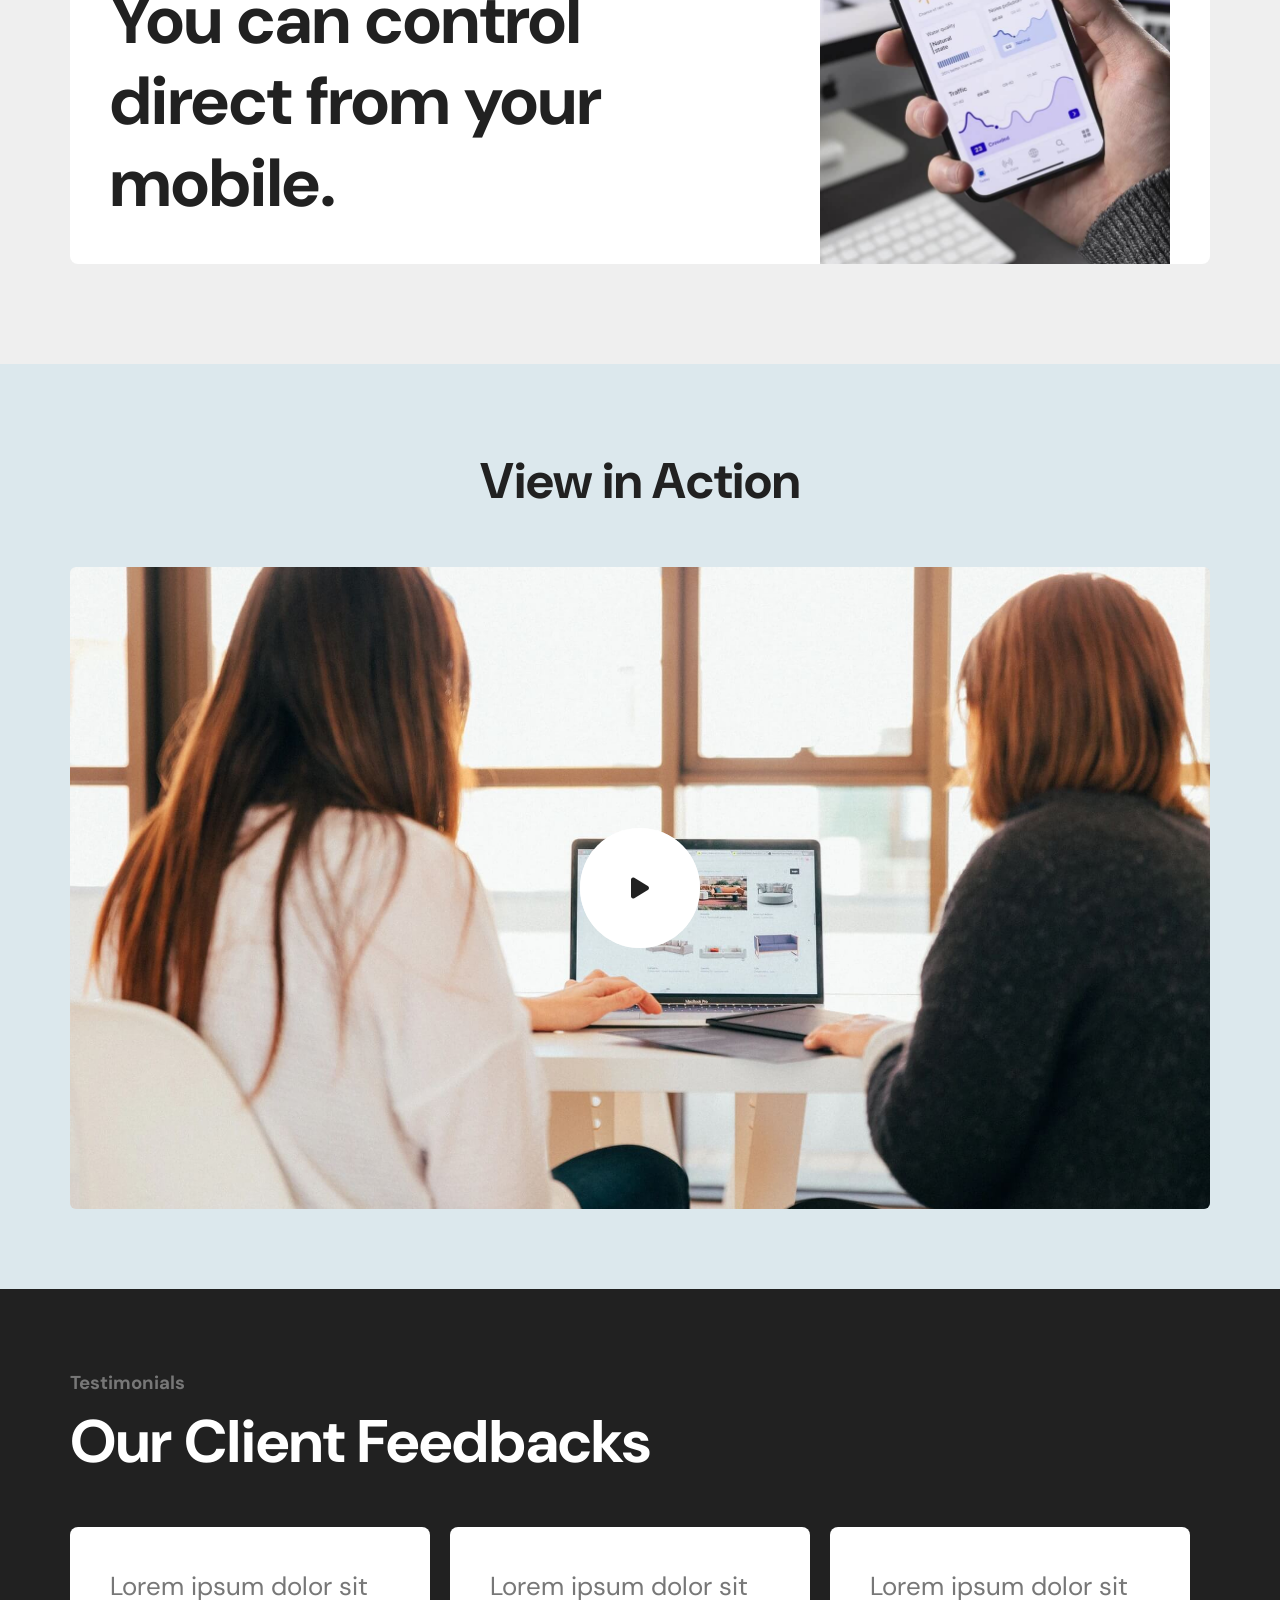
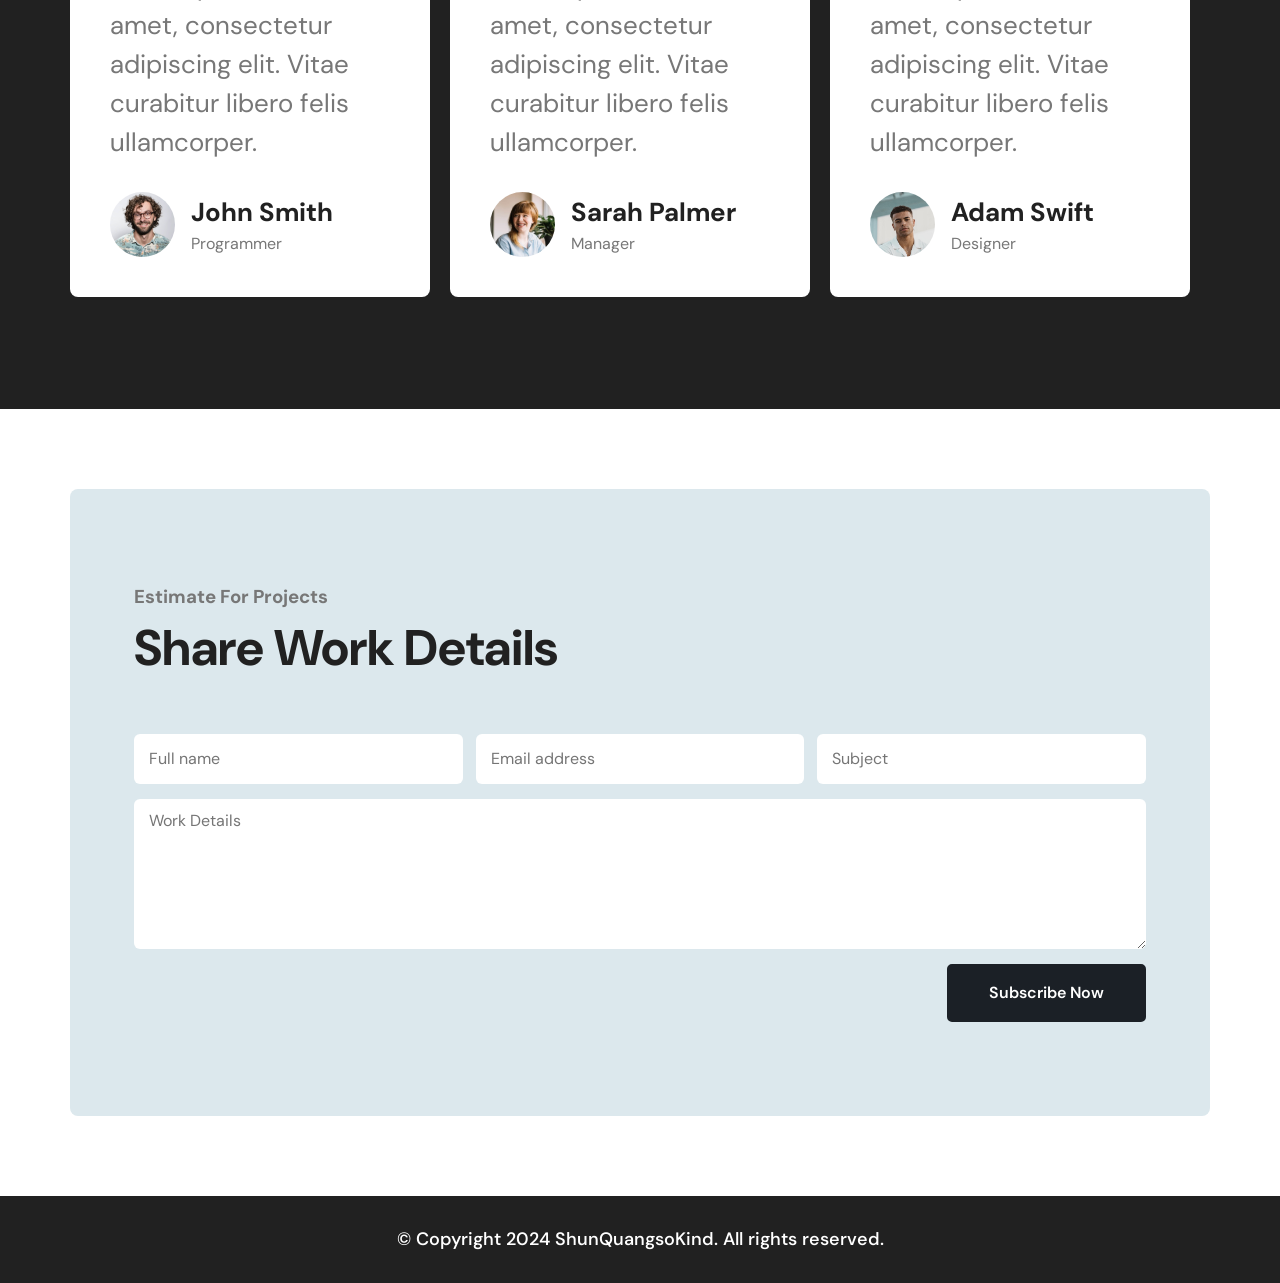
==== commit 56b6c93d: "change img" ====
--- a/index.html
+++ b/index.html
@@ -88,7 +88,7 @@
         <div class="container">
             <div class="inner-wrap">
                 <div class="inner-img">
-                    <img src="./assets/img/background1.jpg" alt="">
+                    <img src="./assets/img/features1.jpg  " alt="">
                 </div>
                 <div class="inner-content">
                     <h3 class="inner-sub-title">
